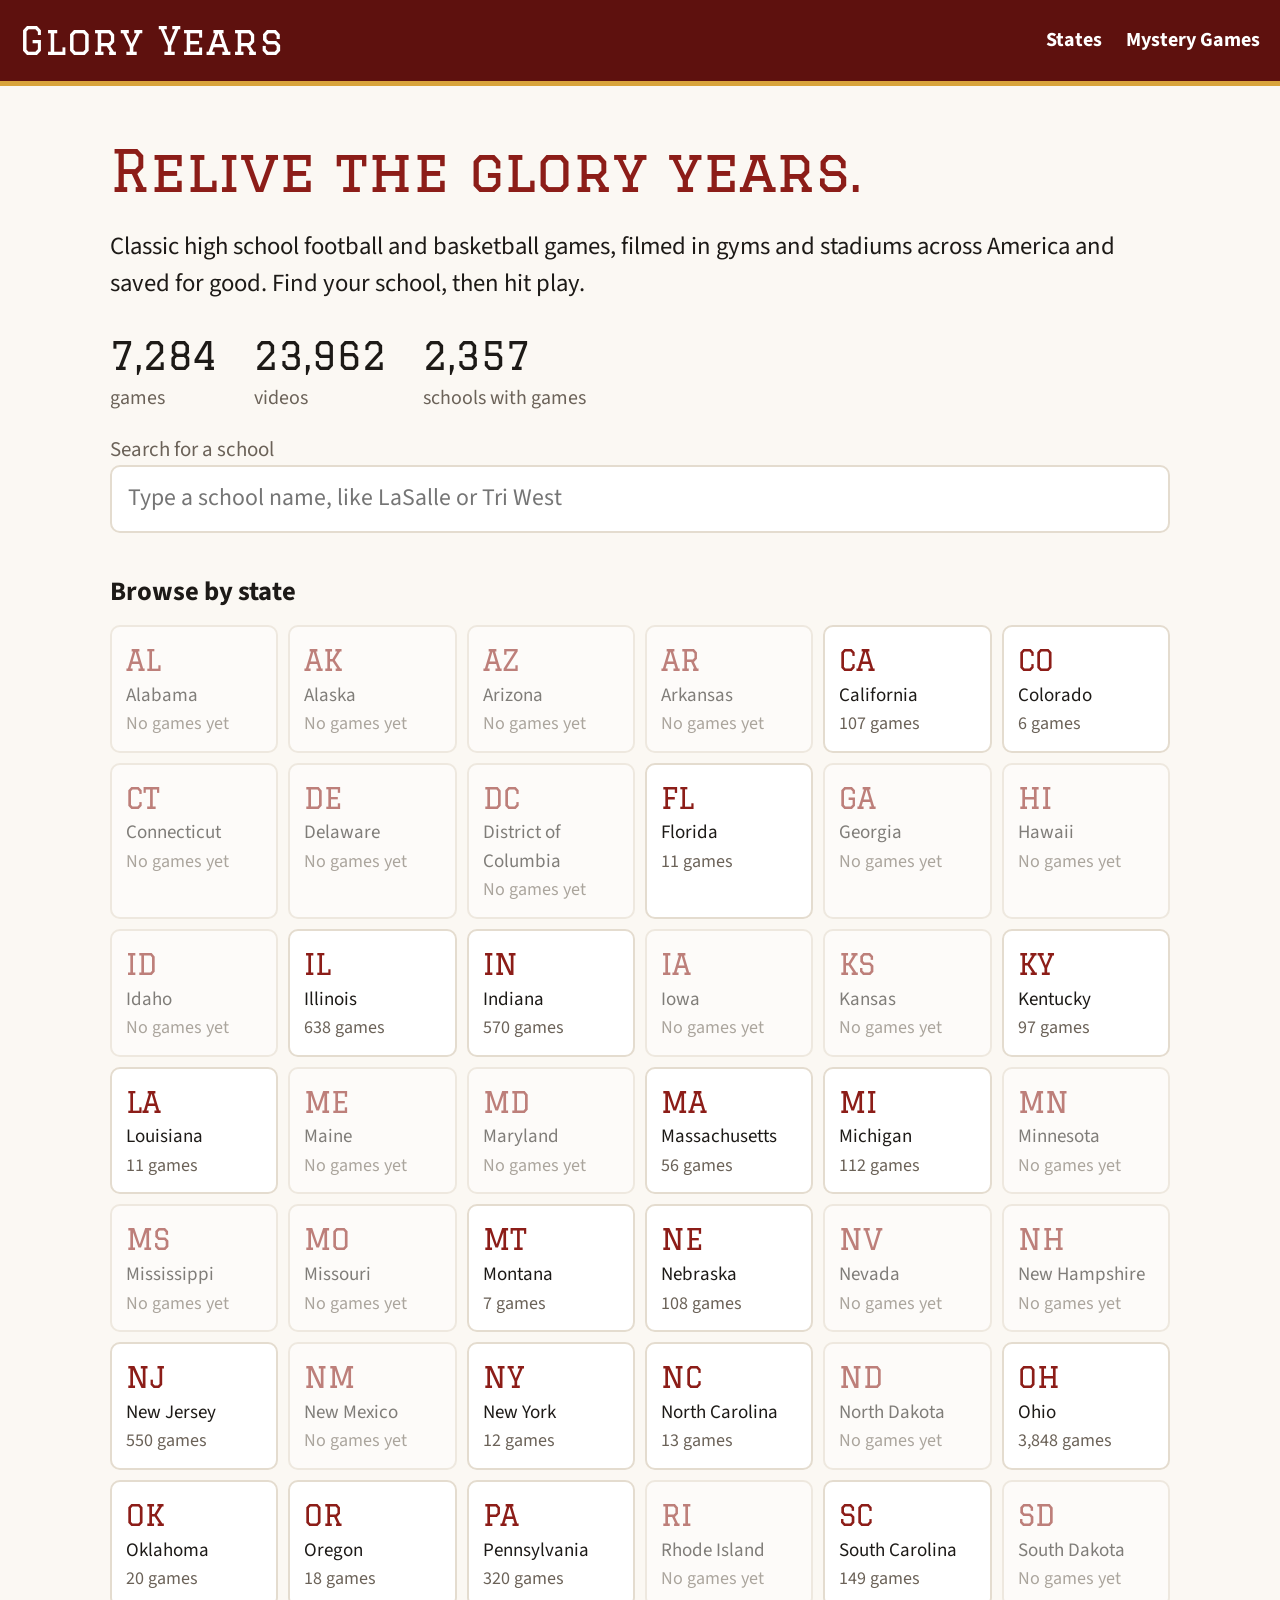
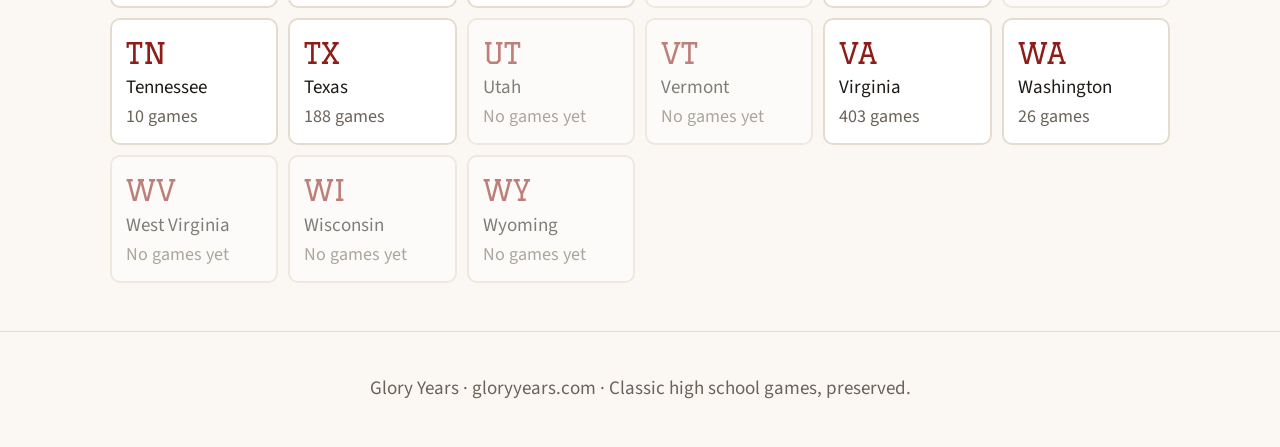
==== index.html @ 83c35a53 "Add files via upload First version of the new Glory Years site" ====
<!DOCTYPE html>
<html lang="en">
<head>
<meta charset="utf-8">
<meta name="viewport" content="width=device-width, initial-scale=1, viewport-fit=cover">
<title>Glory Years – High School Football & Basketball Game Archive</title>
<meta name="description" content="Watch thousands of classic high school football and basketball games, searchable by state and school.">
<link rel="preconnect" href="https://fonts.googleapis.com">
<link rel="preconnect" href="https://fonts.gstatic.com" crossorigin>
<link href="https://fonts.googleapis.com/css2?family=Graduate&family=Source+Sans+3:wght@400;600;700&display=swap" rel="stylesheet">
<link rel="stylesheet" href="style.css">
</head>
<body>
<header class="top">
  <a href="#/" class="brand" aria-label="Glory Years home">Glory Years</a>
  <nav>
    <a href="#/">States</a>
    <a href="#/mystery">Mystery Games</a>
  </nav>
</header>
<main id="app" tabindex="-1"><p class="loading">Loading the archive…</p></main>
<footer class="foot">
  <p>Glory Years · gloryyears.com · Classic high school games, preserved.</p>
</footer>
<script src="app.js"></script>
</body>
</html>
---- style.css ----
:root{
  --maroon:#8c1d18; --maroon-dk:#5e110e; --gold:#d9a43b; --ink:#1d1a17; --muted:#6b6258;
  --paper:#fbf8f3; --card:#ffffff; --line:#e4dccf; --dim:#b8afa2;
  color-scheme:light;
}
@media (prefers-color-scheme:dark){
  :root{--ink:#f2ece3;--muted:#b8ad9f;--paper:#171412;--card:#221e1b;--line:#3a332d;--dim:#5e564e;--maroon:#d0473f;--maroon-dk:#8c1d18;color-scheme:dark}
}
*{box-sizing:border-box}
html{font-size:19px}
body{margin:0;background:var(--paper);color:var(--ink);font-family:"Source Sans 3",system-ui,sans-serif;line-height:1.5;
  padding-bottom:env(safe-area-inset-bottom,0px)}
a{color:var(--maroon)}
a:focus-visible,button:focus-visible,input:focus-visible,select:focus-visible{outline:3px solid var(--gold);outline-offset:2px}
.top{background:var(--maroon-dk);color:#fff;display:flex;align-items:center;justify-content:space-between;gap:16px;flex-wrap:wrap;
  padding:calc(12px + env(safe-area-inset-top,0px)) 20px 12px;border-bottom:5px solid var(--gold)}
.brand{font-family:Graduate,Georgia,serif;font-size:2rem;color:#fff;text-decoration:none;letter-spacing:.02em}
.top nav a{color:#fff;text-decoration:none;font-weight:700;margin-left:20px;font-size:1.05rem}
.top nav a:hover{text-decoration:underline}
main{max-width:1100px;margin:0 auto;padding:24px 20px 48px}
h1{font-family:Graduate,Georgia,serif;font-weight:400;font-size:2.4rem;line-height:1.15;margin:8px 0 6px;color:var(--maroon)}
h2{font-size:1.4rem;margin:32px 0 12px}
.sub{color:var(--muted);margin:0 0 20px;font-size:1.1rem}
.crumbs{font-size:1rem;margin-bottom:4px}
.crumbs a{text-decoration:none;font-weight:600}
.loading{font-size:1.3rem;color:var(--muted)}
/* hero */
.hero{padding:20px 0 8px}
.hero h1{font-size:3rem}
.big{font-size:1.3rem;max-width:44em}
.stats{display:flex;gap:36px;flex-wrap:wrap;margin:20px 0}
.stats div{font-size:1.05rem;color:var(--muted)}
.stats b{display:block;font-family:Graduate,Georgia,serif;font-weight:400;font-size:2rem;color:var(--ink)}
/* search */
.search{width:100%;font:inherit;font-size:1.25rem;padding:14px 16px;border:2px solid var(--line);border-radius:10px;background:var(--card);color:var(--ink)}
.results{list-style:none;padding:0;margin:8px 0 0;border:2px solid var(--line);border-radius:10px;background:var(--card);overflow:hidden}
.results li a{display:flex;justify-content:space-between;gap:12px;padding:12px 16px;text-decoration:none;color:var(--ink);border-top:1px solid var(--line)}
.results li:first-child a{border-top:0}
.results li a:hover{background:var(--paper)}
/* state grid */
.states{display:grid;grid-template-columns:repeat(auto-fill,minmax(160px,1fr));gap:10px}
.state{display:block;padding:12px 14px;border:2px solid var(--line);border-radius:10px;background:var(--card);text-decoration:none;color:var(--ink)}
.state:hover{border-color:var(--maroon)}
.state .ab{font-family:Graduate,Georgia,serif;font-size:1.5rem;color:var(--maroon);display:block}
.state .n{color:var(--muted);font-size:.95rem}
.state.none{opacity:.55}
/* tools row */
.tools{display:flex;gap:16px;align-items:center;flex-wrap:wrap;margin:8px 0 16px}
.tools .search{flex:1 1 280px}
.check{display:flex;gap:8px;align-items:center;font-size:1.05rem}
.check input{width:22px;height:22px}
.letters{display:flex;flex-wrap:wrap;gap:4px;margin:0 0 16px}
.letters a{display:inline-block;min-width:34px;text-align:center;padding:4px 6px;border:1px solid var(--line);border-radius:6px;text-decoration:none;font-weight:700;background:var(--card)}
/* school list */
.schools{list-style:none;padding:0;margin:0;columns:3 280px;column-gap:24px}
.schools li{break-inside:avoid}
.schools a{display:flex;justify-content:space-between;gap:10px;padding:7px 4px;border-bottom:1px solid var(--line);text-decoration:none;color:var(--ink)}
.schools a:hover{color:var(--maroon)}
.schools .zero{color:var(--dim)}
.count{font-weight:700;color:var(--maroon);white-space:nowrap}
.zero .count{color:var(--dim);font-weight:400}
.unk a{font-weight:700}
/* game list */
.tabs{display:flex;gap:8px;flex-wrap:wrap;margin:0 0 16px}
.tabs button{font:inherit;font-size:1.05rem;font-weight:700;padding:8px 16px;border:2px solid var(--line);border-radius:999px;background:var(--card);color:var(--ink);cursor:pointer}
.tabs button[aria-pressed=true]{background:var(--maroon);border-color:var(--maroon);color:#fff}
.games{list-style:none;padding:0;margin:0}
.games li a{display:grid;grid-template-columns:72px 120px 1fr auto;gap:14px;align-items:center;padding:12px 8px;border-bottom:1px solid var(--line);text-decoration:none;color:var(--ink)}
.games li a:hover{background:var(--card)}
.games .yr{font-family:Graduate,Georgia,serif;font-size:1.3rem;color:var(--maroon)}
.games .thumb{width:120px;aspect-ratio:16/9;object-fit:cover;border-radius:6px;background:var(--line)}
.games .vs{font-size:1.15rem;font-weight:600}
.games .meta{color:var(--muted);font-size:.95rem;font-weight:400}
.games .sc{font-weight:700;white-space:nowrap}
.tag{display:inline-block;font-size:.8rem;font-weight:700;padding:1px 8px;border-radius:999px;background:var(--gold);color:#2a1d05;margin-right:6px}
/* game page */
.player{position:relative;width:100%;aspect-ratio:16/9;background:#000;border-radius:10px;overflow:hidden}
.player iframe{position:absolute;inset:0;width:100%;height:100%;border:0}
.scoreline{font-size:1.5rem;font-weight:700;margin:4px 0 16px}
.parts{display:flex;gap:8px;flex-wrap:wrap;margin:16px 0}
.parts button{font:inherit;font-size:1.15rem;font-weight:700;min-width:64px;padding:10px 16px;border:2px solid var(--maroon);border-radius:8px;background:var(--card);color:var(--maroon);cursor:pointer}
.parts button[aria-pressed=true]{background:var(--maroon);color:#fff}
.versions{margin:8px 0;font-size:1.05rem}
.versions select{font:inherit;padding:6px 10px;border-radius:6px;border:2px solid var(--line);background:var(--card);color:var(--ink)}
.help{margin-top:24px;padding:18px 20px;border:2px dashed var(--gold);border-radius:10px;background:var(--card)}
.help h2{margin:0 0 6px}
.teams{display:flex;gap:12px;flex-wrap:wrap;margin-top:20px}
.teams a{padding:10px 16px;border:2px solid var(--line);border-radius:8px;text-decoration:none;font-weight:700;background:var(--card)}
.empty{color:var(--muted);font-size:1.15rem}
.foot{text-align:center;color:var(--muted);padding:24px 20px calc(24px + env(safe-area-inset-bottom,0px));border-top:1px solid var(--line)}
@media (max-width:640px){
  html{font-size:17px}.hero h1{font-size:2.3rem}h1{font-size:1.9rem}
  .games li a{grid-template-columns:56px 1fr auto}.games .thumb{display:none}
  .top nav a{margin-left:12px}
}
@media (prefers-reduced-motion:reduce){*{scroll-behavior:auto}}
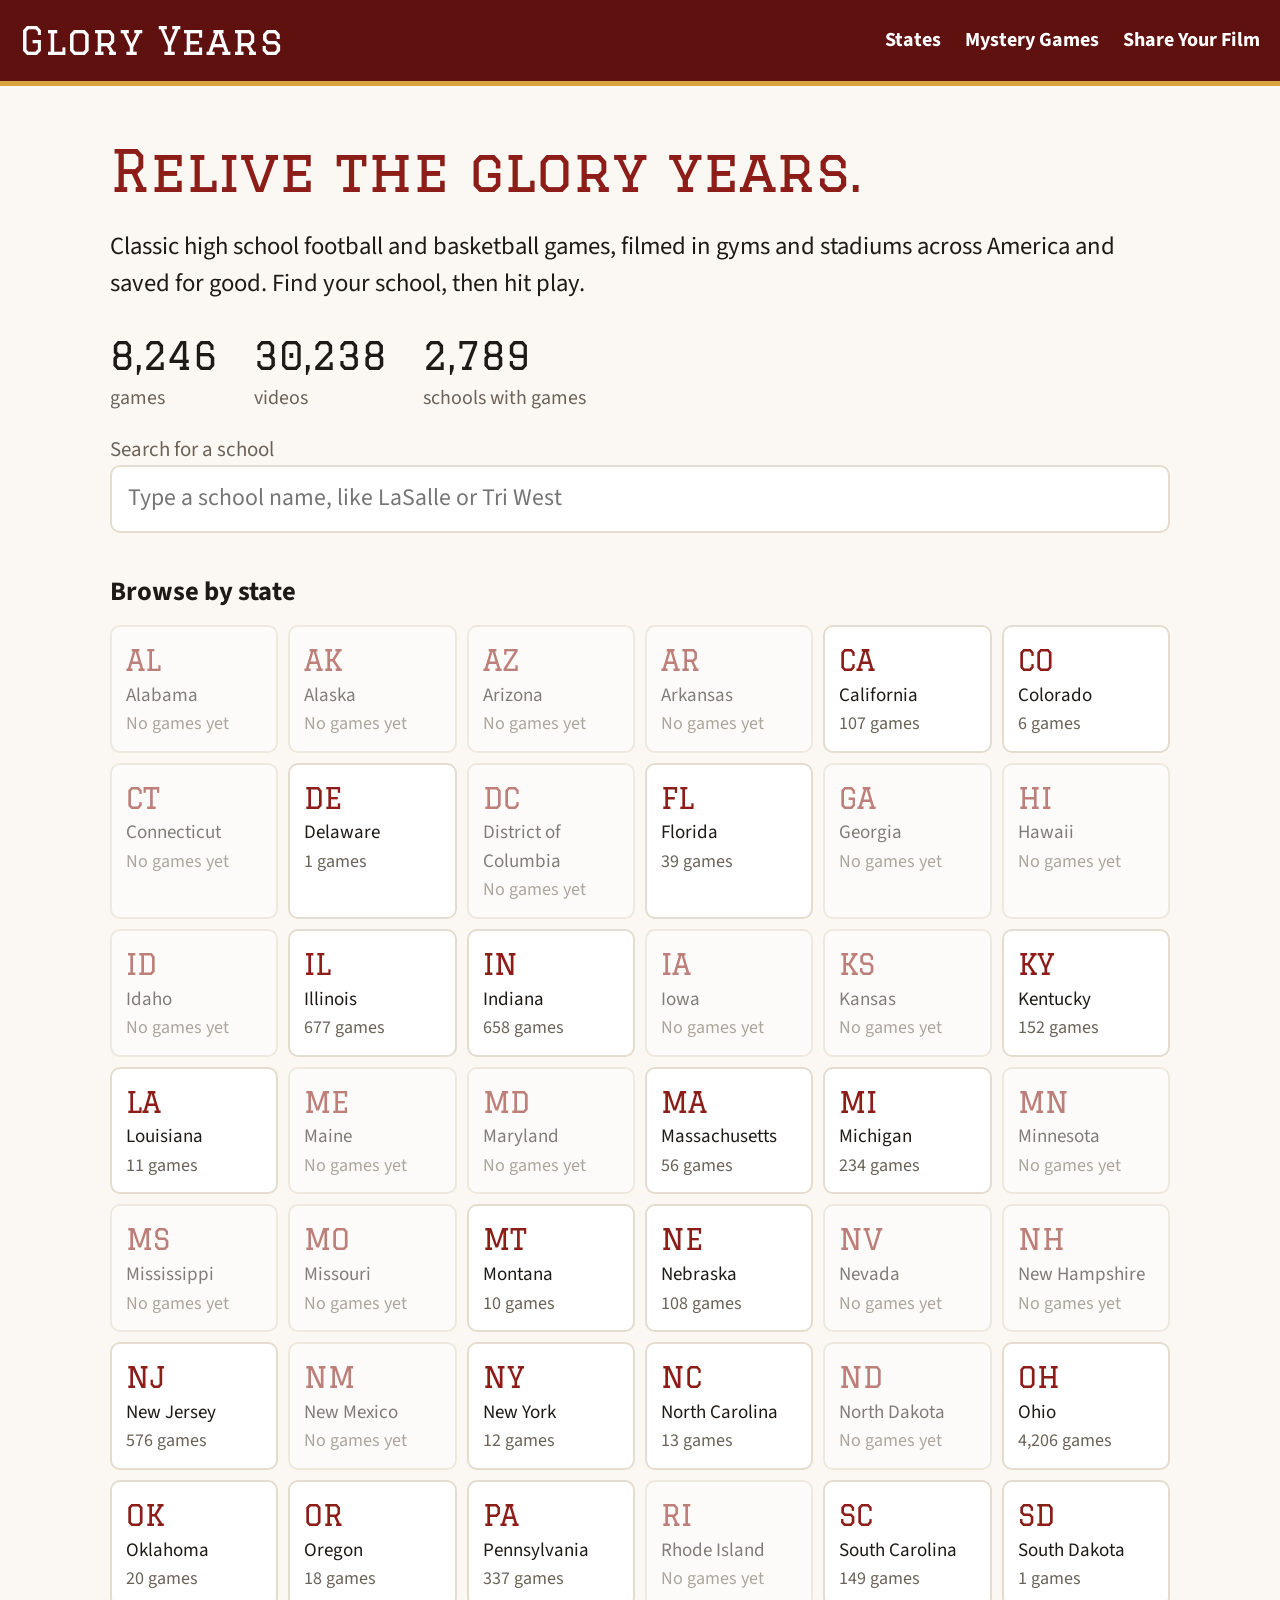
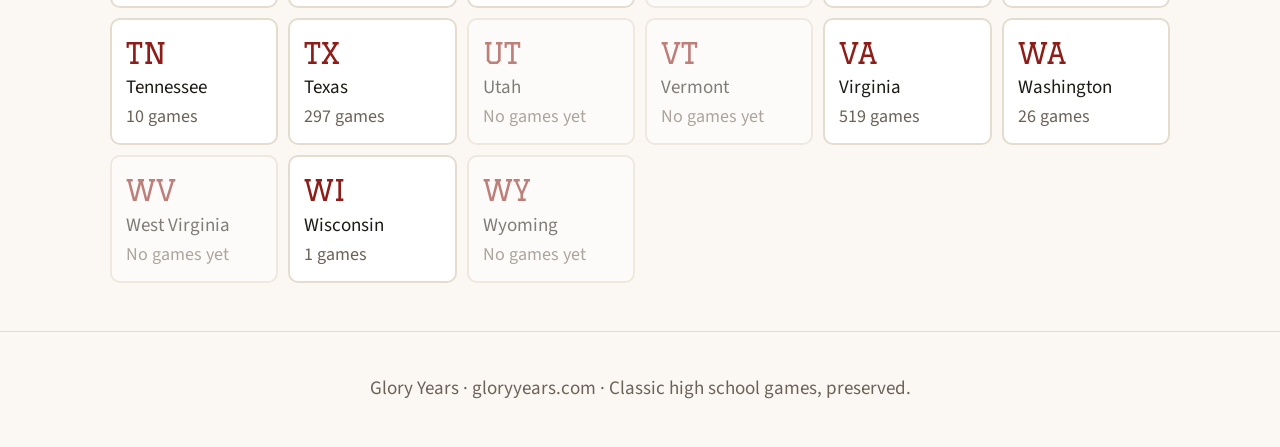
==== commit d443c8af: "Add files via upload" ====
--- a/index.html
+++ b/index.html
@@ -16,6 +16,7 @@
   <nav>
     <a href="#/">States</a>
     <a href="#/mystery">Mystery Games</a>
+    <a href="#/share">Share Your Film</a>
   </nav>
 </header>
 <main id="app" tabindex="-1"><p class="loading">Loading the archive…</p></main>
--- a/style.css
+++ b/style.css
@@ -94,3 +94,19 @@
   .top nav a{margin-left:12px}
 }
 @media (prefers-reduced-motion:reduce){*{scroll-behavior:auto}}
+
+/* forms */
+.form{display:grid;gap:16px;max-width:760px;margin-top:8px}
+.form label{display:grid;gap:6px;font-weight:600;font-size:1.05rem}
+.form input,.form select,.form textarea{font:inherit;font-weight:400;font-size:1.1rem;padding:12px 14px;border:2px solid var(--line);border-radius:8px;background:var(--card);color:var(--ink);width:100%}
+.form fieldset{border:2px solid var(--line);border-radius:10px;padding:14px 16px 16px;display:grid;gap:12px;margin:0;background:var(--card)}
+.form legend{font-family:Graduate,Georgia,serif;font-size:1.3rem;color:var(--maroon);padding:0 6px}
+.pair{display:grid;grid-template-columns:1fr 1fr;gap:16px}
+.hint{color:var(--muted);margin:-6px 0 0}
+.go{font:inherit;font-size:1.2rem;font-weight:700;padding:14px 22px;border:0;border-radius:8px;background:var(--maroon);color:#fff;cursor:pointer;justify-self:start}
+.go:disabled{opacity:.6}
+.msg{font-weight:700;font-size:1.1rem;margin:0;min-height:1.5em}
+.trap{position:absolute;left:-9999px;width:1px;height:1px}
+.help .form{margin-top:12px}
+.report{margin-top:28px;font-size:.95rem}.report a{color:var(--muted)}
+@media (max-width:640px){.pair{grid-template-columns:1fr}}
